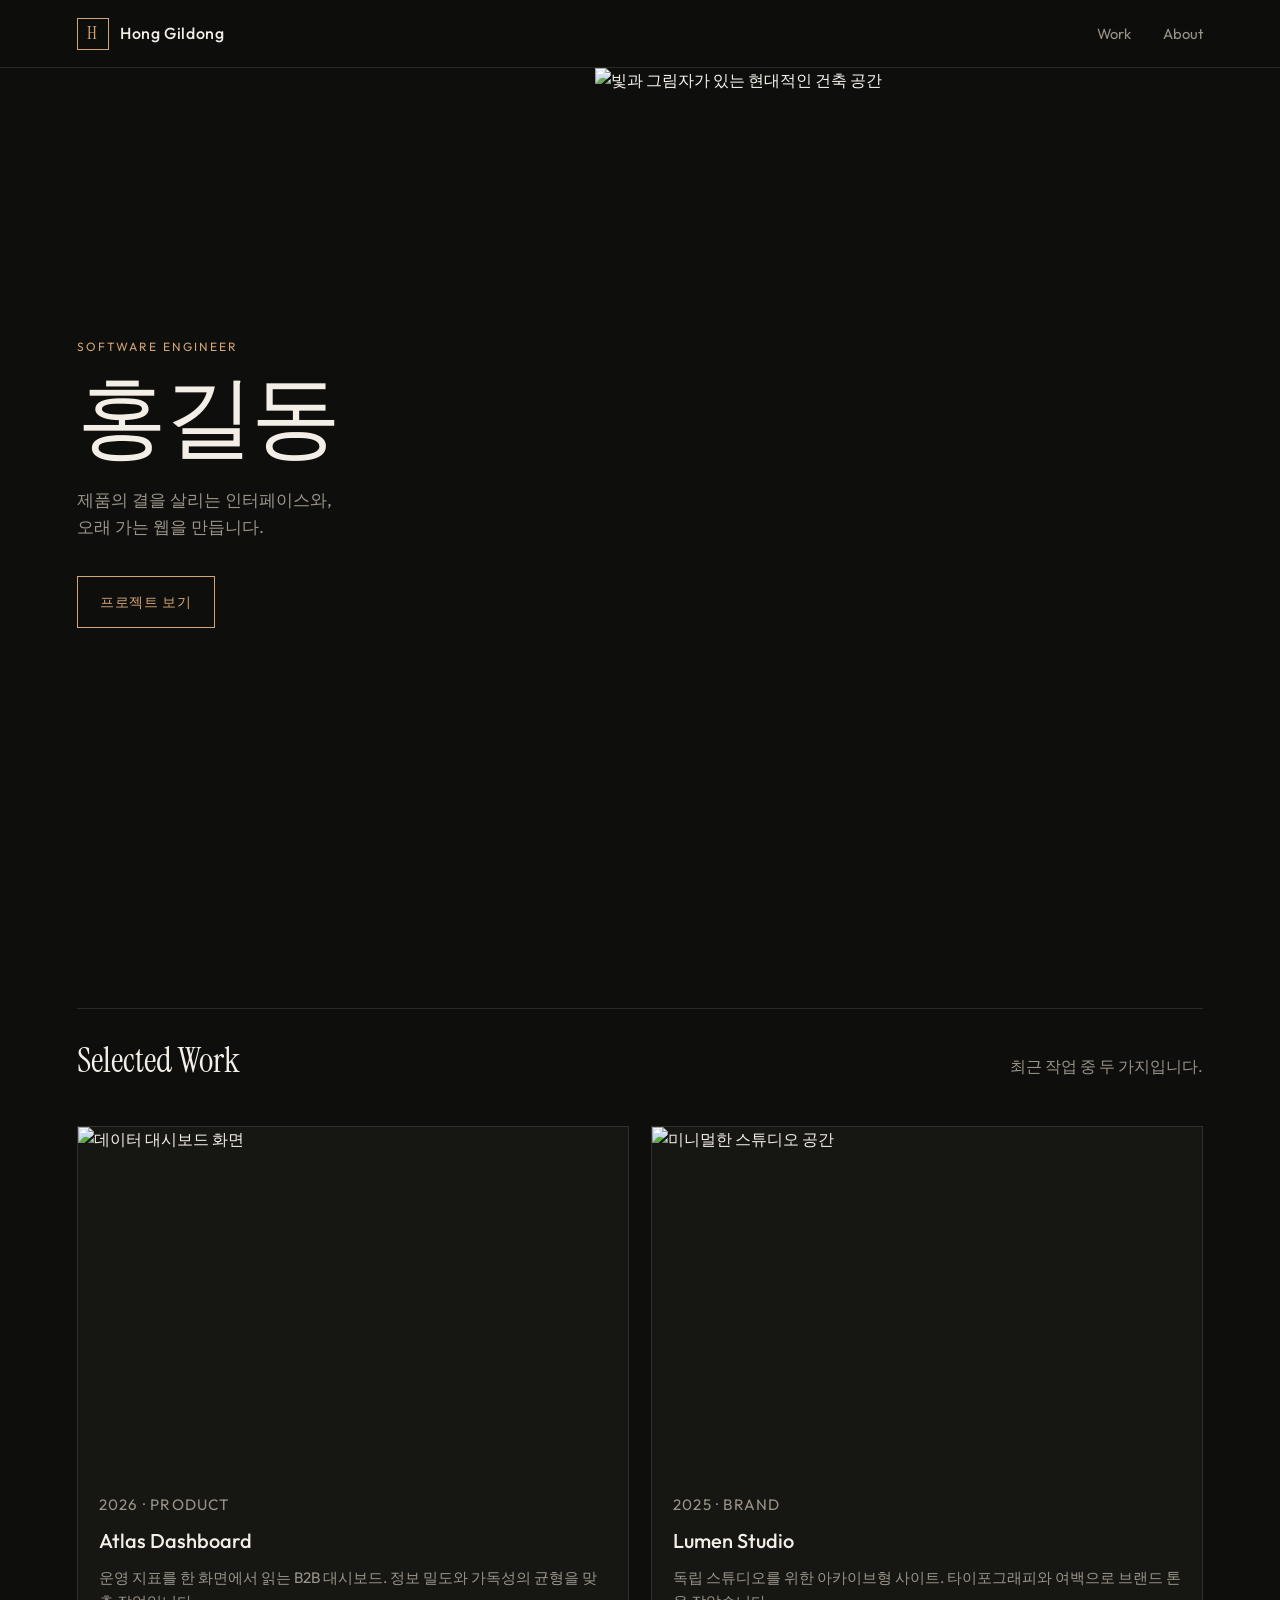
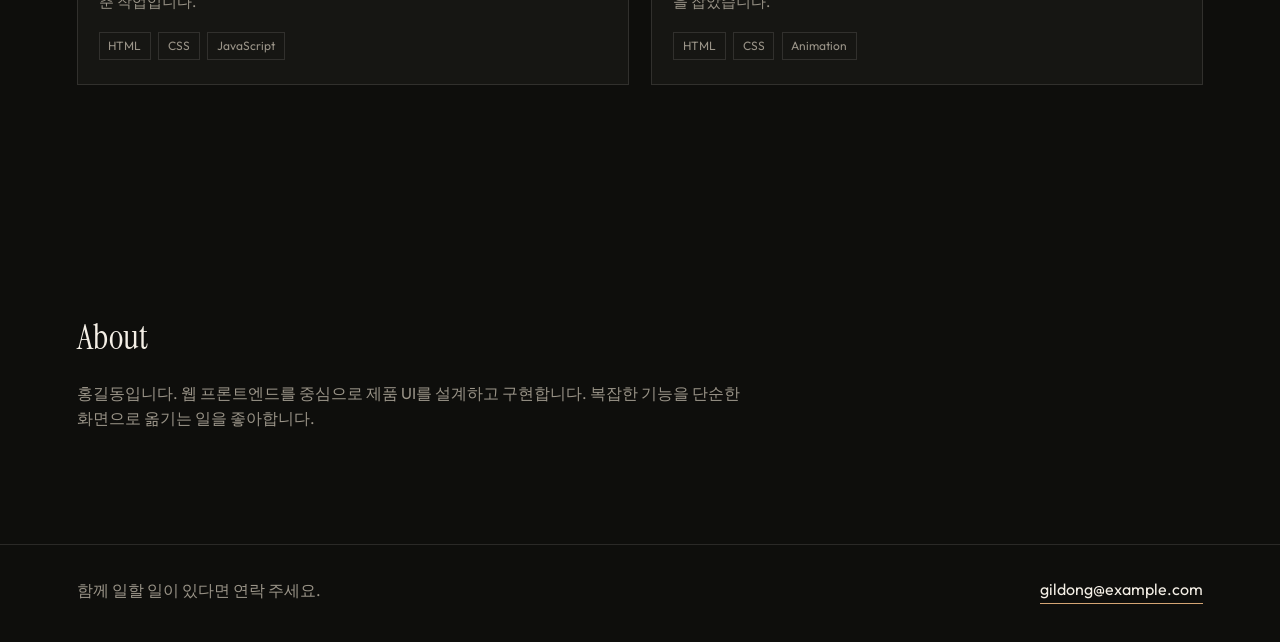
==== index.html @ ea1b0ef2 "포폴기본1" ====
<!DOCTYPE html>
<html lang="ko">
<head>
  <meta charset="UTF-8" />
  <meta name="viewport" content="width=device-width, initial-scale=1.0" />
  <title>홍길동 — Portfolio</title>
  <link rel="preconnect" href="https://fonts.googleapis.com" />
  <link rel="preconnect" href="https://fonts.gstatic.com" crossorigin />
  <link href="https://fonts.googleapis.com/css2?family=Instrument+Serif:ital@0;1&family=Outfit:wght@300;400;500;600&display=swap" rel="stylesheet" />
  <link rel="stylesheet" href="styles.css" />
</head>
<body>
  <header class="site-header" id="top">
    <a class="logo" href="#top" aria-label="홈으로">
      <span class="logo-mark">H</span>
      <span class="logo-text">Hong Gildong</span>
    </a>

    <button class="nav-toggle" type="button" aria-label="메뉴 열기" aria-expanded="false">
      <span></span>
      <span></span>
    </button>

    <nav class="nav" aria-label="주요">
      <a href="#work">Work</a>
      <a href="#about">About</a>
    </nav>
  </header>

  <main>
    <section class="hero">
      <div class="hero-copy">
        <p class="eyebrow">Software Engineer</p>
        <h1>홍길동</h1>
        <p class="lede">
          제품의 결을 살리는 인터페이스와,<br />
          오래 가는 웹을 만듭니다.
        </p>
        <a class="btn" href="#work">프로젝트 보기</a>
      </div>
      <div class="hero-visual" role="img" aria-label="어두운 톤의 건축 공간, 히어로 이미지">
        <img
          src="https://images.unsplash.com/photo-1503387762-592deb58ef4e?auto=format&fit=crop&w=1600&q=80"
          alt="빛과 그림자가 있는 현대적인 건축 공간"
        />
      </div>
    </section>

    <section class="work" id="work">
      <div class="section-head">
        <h2>Selected Work</h2>
        <p>최근 작업 중 두 가지입니다.</p>
      </div>

      <div class="cards">
        <a class="card" href="project-atlas.html">
          <div class="card-media">
            <img
              src="https://images.unsplash.com/photo-1551288049-bebda4e38f71?auto=format&fit=crop&w=1200&q=80"
              alt="데이터 대시보드 화면"
            />
          </div>
          <div class="card-body">
            <p class="card-meta">2026 · Product</p>
            <h3>Atlas Dashboard</h3>
            <p>운영 지표를 한 화면에서 읽는 B2B 대시보드. 정보 밀도와 가독성의 균형을 맞춘 작업입니다.</p>
            <ul class="tags">
              <li>HTML</li>
              <li>CSS</li>
              <li>JavaScript</li>
            </ul>
          </div>
        </a>

        <a class="card" href="project-lumen.html">
          <div class="card-media">
            <img
              src="https://images.unsplash.com/photo-1497366216548-37526070297c?auto=format&fit=crop&w=1200&q=80"
              alt="미니멀한 스튜디오 공간"
            />
          </div>
          <div class="card-body">
            <p class="card-meta">2025 · Brand</p>
            <h3>Lumen Studio</h3>
            <p>독립 스튜디오를 위한 아카이브형 사이트. 타이포그래피와 여백으로 브랜드 톤을 잡았습니다.</p>
            <ul class="tags">
              <li>HTML</li>
              <li>CSS</li>
              <li>Animation</li>
            </ul>
          </div>
        </a>
      </div>
    </section>

    <section class="about" id="about">
      <h2>About</h2>
      <p>
        홍길동입니다. 웹 프론트엔드를 중심으로 제품 UI를 설계하고 구현합니다.
        복잡한 기능을 단순한 화면으로 옮기는 일을 좋아합니다.
      </p>
    </section>
  </main>

  <footer class="site-footer" id="contact">
    <p>함께 일할 일이 있다면 연락 주세요.</p>
    <a href="mailto:gildong@example.com">gildong@example.com</a>
  </footer>

  <script src="script.js"></script>
</body>
</html>
---- styles.css ----
:root {
  --bg: #0e0e0c;
  --fg: #f4efe6;
  --muted: #9a9488;
  --line: rgba(244, 239, 230, 0.12);
  --accent: #d4a574;
  --card: #161613;
}

* {
  box-sizing: border-box;
  margin: 0;
  padding: 0;
}

html {
  scroll-behavior: smooth;
}

body {
  font-family: "Outfit", system-ui, sans-serif;
  background: var(--bg);
  color: var(--fg);
  line-height: 1.6;
}

img {
  max-width: 100%;
  display: block;
}

a {
  color: inherit;
  text-decoration: none;
}

.site-header {
  position: sticky;
  top: 0;
  z-index: 20;
  display: flex;
  align-items: center;
  justify-content: space-between;
  padding: 1.1rem 6vw;
  background: color-mix(in srgb, var(--bg) 82%, transparent);
  backdrop-filter: blur(14px);
  border-bottom: 1px solid var(--line);
}

.logo {
  display: flex;
  align-items: center;
  gap: 0.7rem;
  font-weight: 500;
  letter-spacing: 0.04em;
}

.logo-mark {
  width: 2rem;
  height: 2rem;
  display: grid;
  place-items: center;
  border: 1px solid var(--accent);
  color: var(--accent);
  font-family: "Instrument Serif", serif;
  font-size: 1.15rem;
}

.nav {
  display: flex;
  gap: 2rem;
}

.nav a {
  color: var(--muted);
  font-size: 0.92rem;
}

.nav a:hover,
.nav a:focus-visible {
  color: var(--fg);
}

.nav-toggle {
  display: none;
  width: 2.4rem;
  height: 2.4rem;
  background: none;
  border: 0;
  cursor: pointer;
}

.nav-toggle span {
  display: block;
  height: 1px;
  background: var(--fg);
  margin: 6px 4px;
  transition: transform 0.25s ease, opacity 0.25s ease;
}

.hero {
  display: grid;
  grid-template-columns: 1fr 1.15fr;
  min-height: calc(100vh - 72px);
}

.hero-copy {
  display: flex;
  flex-direction: column;
  justify-content: center;
  padding: 8vh 6vw;
}

.eyebrow {
  color: var(--accent);
  letter-spacing: 0.16em;
  text-transform: uppercase;
  font-size: 0.75rem;
  margin-bottom: 1.2rem;
}

.hero h1 {
  font-family: "Instrument Serif", serif;
  font-size: clamp(3.4rem, 7vw, 6.4rem);
  font-weight: 400;
  line-height: 0.95;
  letter-spacing: -0.03em;
}

.lede {
  margin: 1.6rem 0 2.2rem;
  color: var(--muted);
  font-size: 1.08rem;
  max-width: 28ch;
}

.btn {
  align-self: flex-start;
  padding: 0.85rem 1.4rem;
  border: 1px solid var(--accent);
  color: var(--accent);
  font-size: 0.88rem;
  letter-spacing: 0.04em;
  transition: background 0.2s ease, color 0.2s ease;
}

.btn:hover,
.btn:focus-visible {
  background: var(--accent);
  color: var(--bg);
}

.hero-visual {
  min-height: 420px;
  overflow: hidden;
}

.hero-visual img {
  width: 100%;
  height: 100%;
  object-fit: cover;
  filter: grayscale(0.35) contrast(1.05);
}

.work,
.about {
  padding: 7rem 6vw;
}

.section-head {
  display: flex;
  align-items: baseline;
  justify-content: space-between;
  gap: 1rem;
  margin-bottom: 2.4rem;
  border-top: 1px solid var(--line);
  padding-top: 1.4rem;
}

h2 {
  font-family: "Instrument Serif", serif;
  font-size: 2.2rem;
  font-weight: 400;
}

.section-head p,
.about p {
  color: var(--muted);
}

.cards {
  display: grid;
  grid-template-columns: 1fr 1fr;
  gap: 1.4rem;
}

.card {
  display: block;
  background: var(--card);
  border: 1px solid var(--line);
  overflow: hidden;
  cursor: pointer;
  transform: translateY(18px);
  opacity: 0;
  transition: transform 0.6s ease, opacity 0.6s ease, border-color 0.2s ease;
}

.card.is-visible {
  transform: none;
  opacity: 1;
}

.card:hover {
  border-color: color-mix(in srgb, var(--accent) 45%, var(--line));
}

.card-media {
  aspect-ratio: 16 / 10;
  overflow: hidden;
}

.card-media img {
  width: 100%;
  height: 100%;
  object-fit: cover;
  transition: transform 0.6s ease;
}

.card:hover .card-media img {
  transform: scale(1.04);
}

.card-body {
  padding: 1.4rem 1.3rem 1.5rem;
}

.card-meta {
  color: var(--accent);
  font-size: 0.78rem;
  letter-spacing: 0.08em;
  text-transform: uppercase;
  margin-bottom: 0.45rem;
}

.card h3 {
  font-size: 1.25rem;
  font-weight: 500;
  margin-bottom: 0.55rem;
}

.card p {
  color: var(--muted);
  font-size: 0.95rem;
}

.tags {
  display: flex;
  flex-wrap: wrap;
  gap: 0.45rem;
  list-style: none;
  margin-top: 1.1rem;
}

.tags li {
  font-size: 0.75rem;
  color: var(--muted);
  border: 1px solid var(--line);
  padding: 0.2rem 0.55rem;
}

.about {
  max-width: 52rem;
}

.about h2 {
  margin-bottom: 1rem;
}

.site-footer {
  display: flex;
  justify-content: space-between;
  align-items: center;
  gap: 1rem;
  padding: 2rem 6vw 2.4rem;
  border-top: 1px solid var(--line);
  color: var(--muted);
}

.site-footer a {
  color: var(--fg);
  border-bottom: 1px solid var(--accent);
}

.project {
  padding: 4.5rem 6vw 6rem;
  max-width: 72rem;
  margin: 0 auto;
}

.project-back {
  display: inline-block;
  color: var(--muted);
  font-size: 0.88rem;
  margin-bottom: 2rem;
}

.project-back:hover,
.project-back:focus-visible {
  color: var(--fg);
}

.project-hero {
  overflow: hidden;
  border: 1px solid var(--line);
  margin-bottom: 2.4rem;
}

.project-hero img {
  width: 100%;
  height: min(58vh, 520px);
  object-fit: cover;
  filter: grayscale(0.25) contrast(1.05);
}

.project-meta {
  color: var(--accent);
  font-size: 0.78rem;
  letter-spacing: 0.08em;
  text-transform: uppercase;
  margin-bottom: 0.7rem;
}

.project h1 {
  font-family: "Instrument Serif", serif;
  font-size: clamp(2.4rem, 5vw, 4rem);
  font-weight: 400;
  letter-spacing: -0.03em;
  line-height: 1.05;
  margin-bottom: 1.2rem;
}

.project-body {
  display: grid;
  grid-template-columns: 1.4fr 0.8fr;
  gap: 2.4rem;
  color: var(--muted);
}

.project-body p + p {
  margin-top: 1rem;
}

.project-facts {
  list-style: none;
  border-top: 1px solid var(--line);
  padding-top: 1.2rem;
}

.project-facts li {
  display: flex;
  justify-content: space-between;
  gap: 1rem;
  padding: 0.55rem 0;
  border-bottom: 1px solid var(--line);
  font-size: 0.92rem;
}

.project-facts span {
  color: var(--fg);
}

@media (max-width: 860px) {
  .hero,
  .cards,
  .project-body {
    grid-template-columns: 1fr;
  }

  .hero {
    min-height: auto;
  }

  .hero-visual {
    height: 46vh;
    min-height: 280px;
  }

  .nav-toggle {
    display: block;
  }

  .nav {
    position: absolute;
    top: 100%;
    left: 0;
    right: 0;
    display: none;
    flex-direction: column;
    gap: 0;
    background: var(--bg);
    border-bottom: 1px solid var(--line);
    padding: 0.4rem 6vw 1.1rem;
  }

  .nav.is-open {
    display: flex;
  }

  .nav a {
    padding: 0.7rem 0;
  }

  .site-header.is-open .nav-toggle span:first-child {
    transform: translateY(4px) rotate(45deg);
  }

  .site-header.is-open .nav-toggle span:last-child {
    transform: translateY(-3px) rotate(-45deg);
  }

  .section-head,
  .site-footer {
    flex-direction: column;
    align-items: flex-start;
  }
}
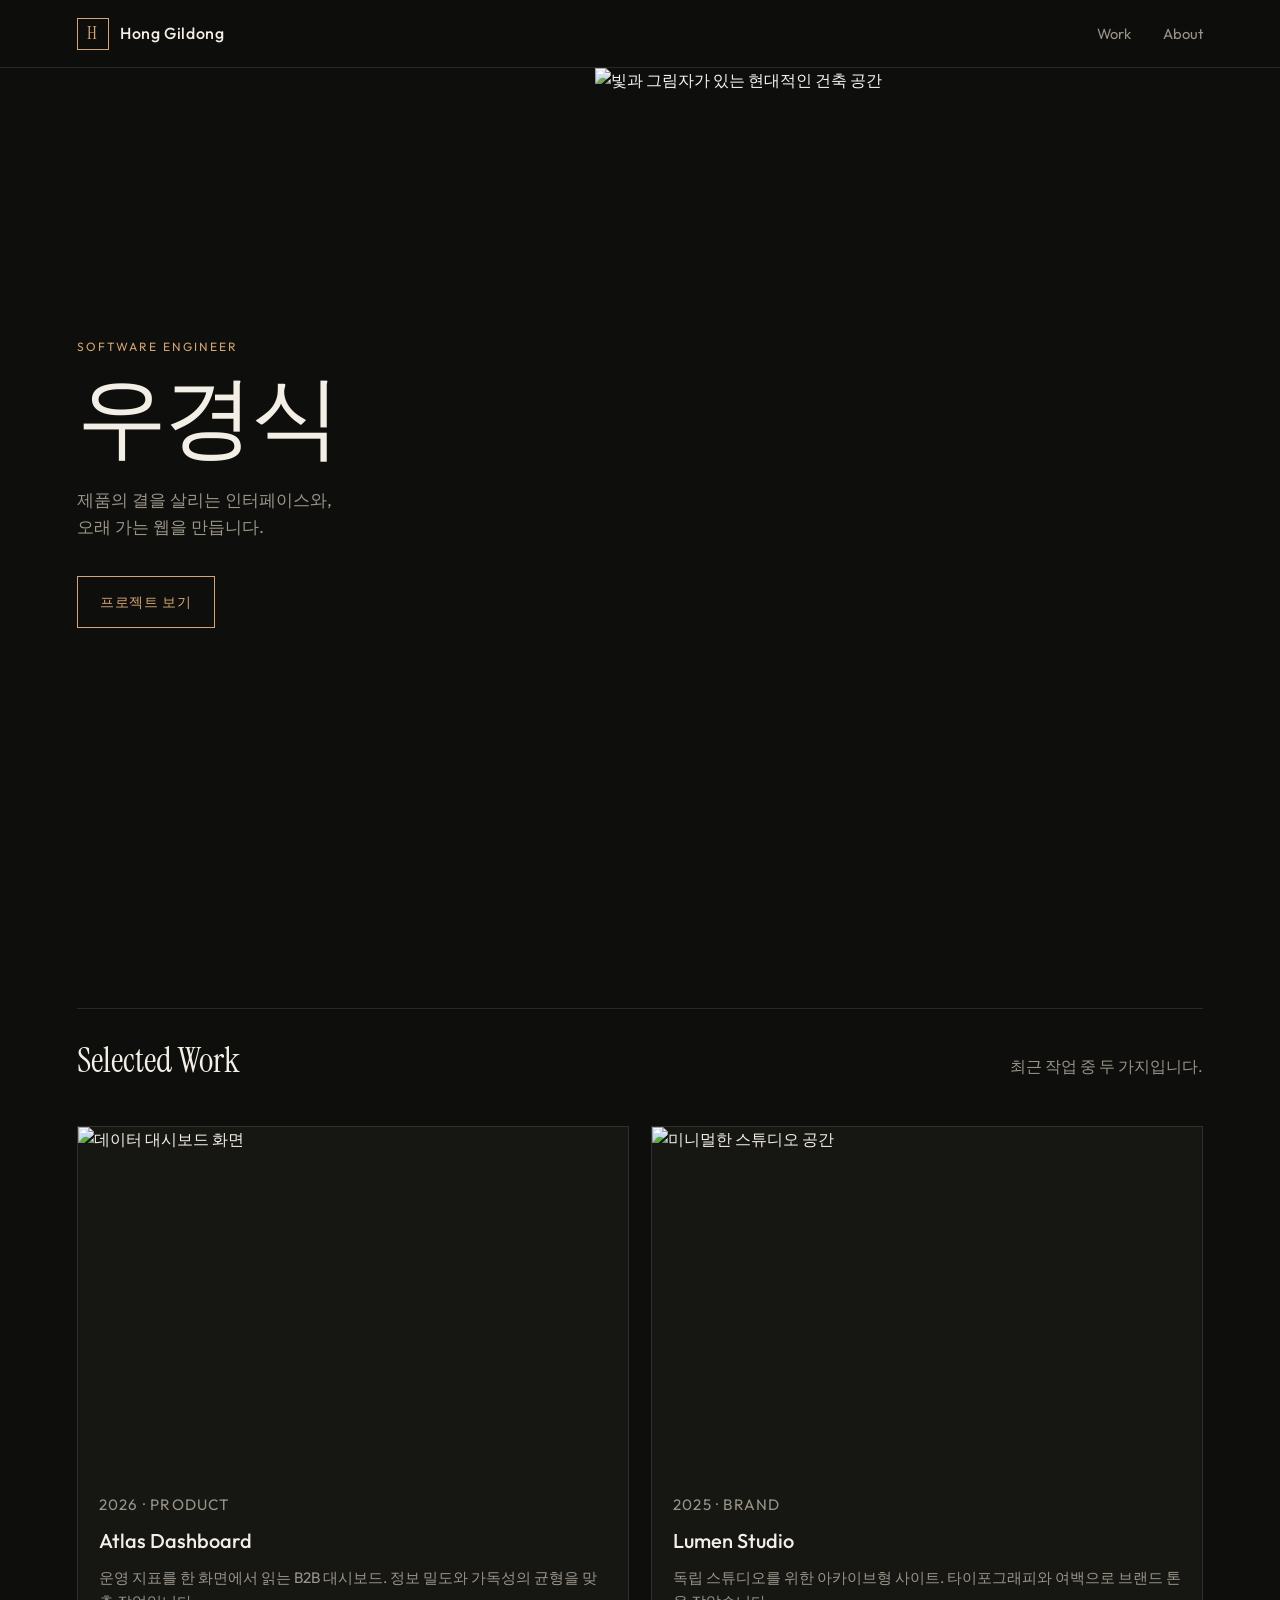
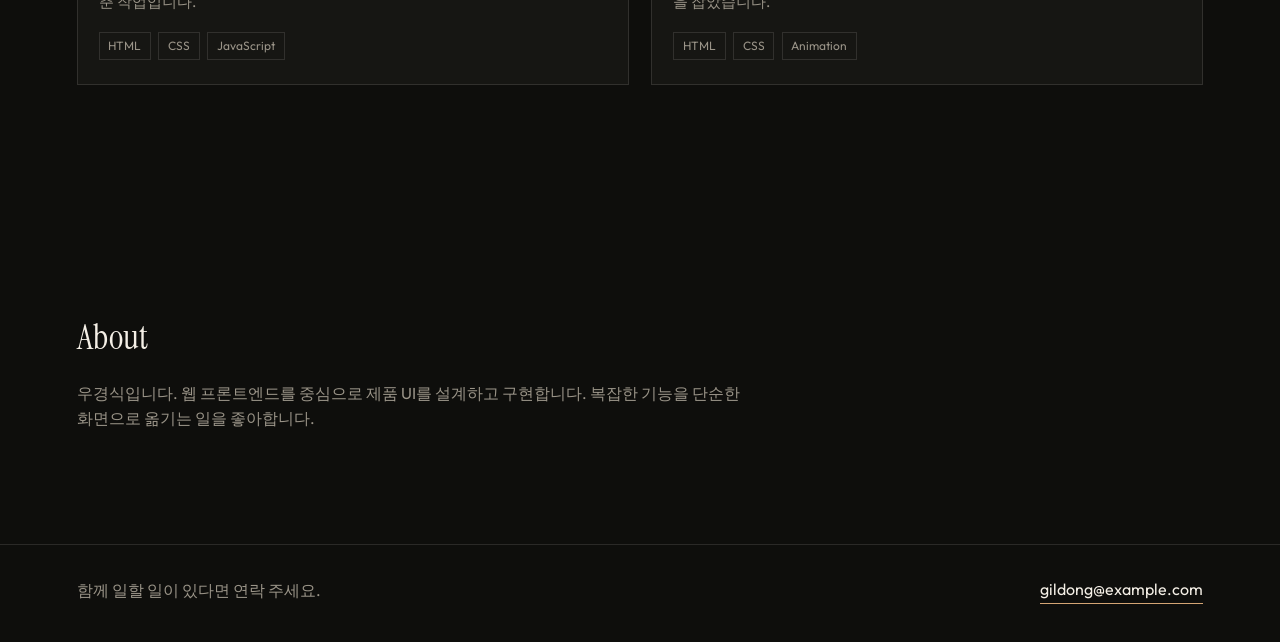
==== commit 6c9dde6f: "기본포폴" ====
--- a/index.html
+++ b/index.html
@@ -3,7 +3,7 @@
 <head>
   <meta charset="UTF-8" />
   <meta name="viewport" content="width=device-width, initial-scale=1.0" />
-  <title>홍길동 — Portfolio</title>
+  <title>우경식 — Portfolio</title>
   <link rel="preconnect" href="https://fonts.googleapis.com" />
   <link rel="preconnect" href="https://fonts.gstatic.com" crossorigin />
   <link href="https://fonts.googleapis.com/css2?family=Instrument+Serif:ital@0;1&family=Outfit:wght@300;400;500;600&display=swap" rel="stylesheet" />
@@ -31,7 +31,7 @@
     <section class="hero">
       <div class="hero-copy">
         <p class="eyebrow">Software Engineer</p>
-        <h1>홍길동</h1>
+        <h1>우경식</h1>
         <p class="lede">
           제품의 결을 살리는 인터페이스와,<br />
           오래 가는 웹을 만듭니다.
@@ -96,7 +96,7 @@
     <section class="about" id="about">
       <h2>About</h2>
       <p>
-        홍길동입니다. 웹 프론트엔드를 중심으로 제품 UI를 설계하고 구현합니다.
+        우경식입니다. 웹 프론트엔드를 중심으로 제품 UI를 설계하고 구현합니다.
         복잡한 기능을 단순한 화면으로 옮기는 일을 좋아합니다.
       </p>
     </section>
